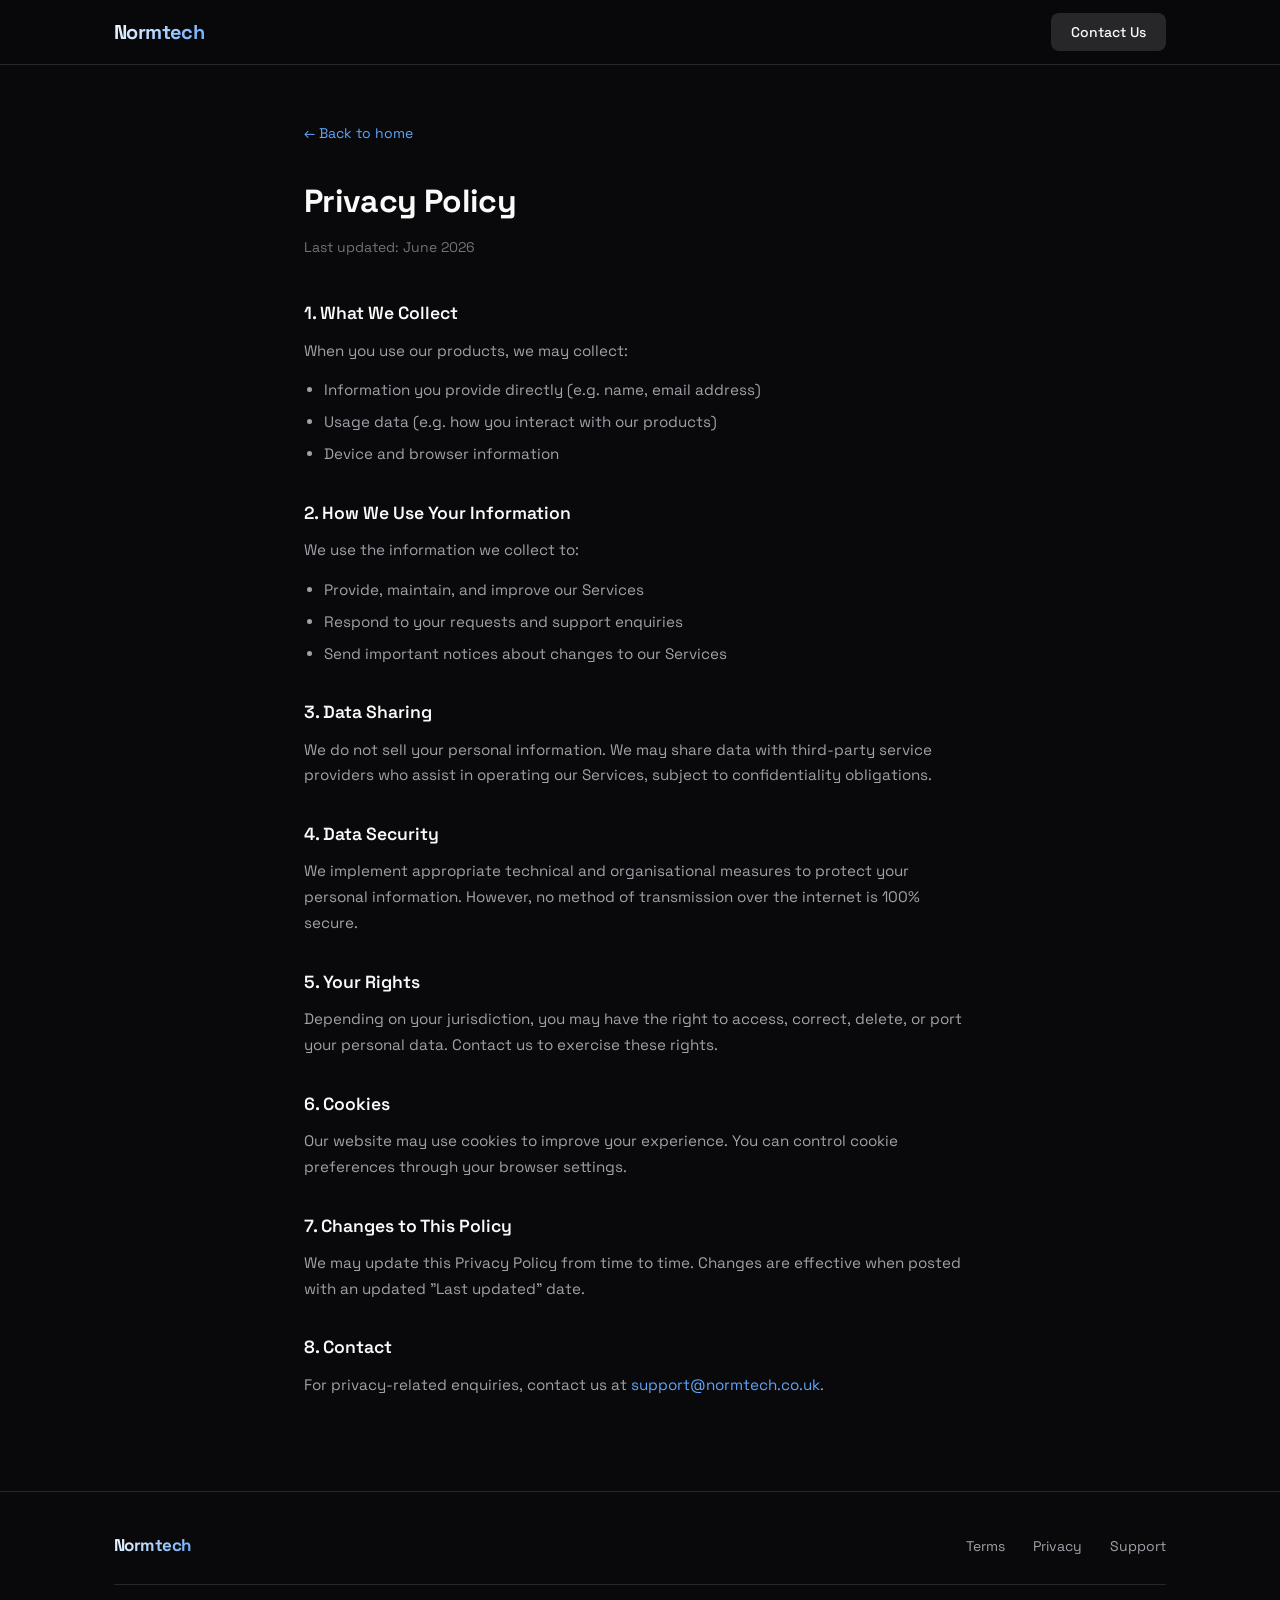
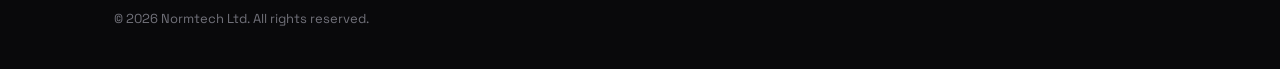
==== privacy.html @ 9b2869c2 "Initial Normtech landing page with terms, privacy, and support pages" ====
<!DOCTYPE html>
<html lang="en">
<head>
    <meta charset="UTF-8">
    <meta name="viewport" content="width=device-width, initial-scale=1.0">
    <title>Privacy Policy — Normtech</title>
    <link rel="preconnect" href="https://fonts.googleapis.com">
    <link rel="preconnect" href="https://fonts.gstatic.com" crossorigin>
    <link href="https://fonts.googleapis.com/css2?family=Space+Grotesk:wght@400;500;600;700&display=swap" rel="stylesheet">
    <link rel="stylesheet" href="style.css">
</head>
<body>
    <nav class="navbar">
        <div class="nav-container">
            <a href="index.html" class="nav-logo">
                
                <span class="logo-text">Normtech</span>
            </a>
            <div class="nav-links">
                <a href="mailto:support@normtech.co.uk" class="nav-btn">Contact Us</a>
            </div>
        </div>
    </nav>

    <main class="legal-page">
        <div class="container">
            <a href="index.html" class="back-link">&larr; Back to home</a>
            <h1>Privacy Policy</h1>
            <p class="last-updated">Last updated: June 2026</p>

            <h2>1. What We Collect</h2>
            <p>When you use our products, we may collect:</p>
            <ul>
                <li>Information you provide directly (e.g. name, email address)</li>
                <li>Usage data (e.g. how you interact with our products)</li>
                <li>Device and browser information</li>
            </ul>

            <h2>2. How We Use Your Information</h2>
            <p>We use the information we collect to:</p>
            <ul>
                <li>Provide, maintain, and improve our Services</li>
                <li>Respond to your requests and support enquiries</li>
                <li>Send important notices about changes to our Services</li>
            </ul>

            <h2>3. Data Sharing</h2>
            <p>We do not sell your personal information. We may share data with third-party service providers who assist in operating our Services, subject to confidentiality obligations.</p>

            <h2>4. Data Security</h2>
            <p>We implement appropriate technical and organisational measures to protect your personal information. However, no method of transmission over the internet is 100% secure.</p>

            <h2>5. Your Rights</h2>
            <p>Depending on your jurisdiction, you may have the right to access, correct, delete, or port your personal data. Contact us to exercise these rights.</p>

            <h2>6. Cookies</h2>
            <p>Our website may use cookies to improve your experience. You can control cookie preferences through your browser settings.</p>

            <h2>7. Changes to This Policy</h2>
            <p>We may update this Privacy Policy from time to time. Changes are effective when posted with an updated "Last updated" date.</p>

            <h2>8. Contact</h2>
            <p>For privacy-related enquiries, contact us at <a href="mailto:support@normtech.co.uk">support@normtech.co.uk</a>.</p>
        </div>
    </main>

    <footer class="footer">
        <div class="container">
            <div class="footer-inner">
                <div class="footer-brand">
                    
                    <span class="logo-text">Normtech</span>
                </div>
                <div class="footer-links">
                    <a href="terms.html">Terms</a>
                    <a href="privacy.html">Privacy</a>
                    <a href="support.html">Support</a>
                </div>
            </div>
            <div class="footer-bottom">
                <p>&copy; 2026 Normtech Ltd. All rights reserved.</p>
            </div>
        </div>
    </footer>
</body>
</html>
---- style.css ----
:root {
    --primary: #2563EB;
    --primary-light: #60A5FA;
    --primary-dark: #1D4ED8;
    --bg: #09090B;
    --bg-card: #18181B;
    --bg-elevated: #27272A;
    --text: #FAFAFA;
    --text-muted: #A1A1AA;
    --text-dim: #71717A;
    --border: #27272A;
    --radius: 12px;
}

* {
    margin: 0;
    padding: 0;
    box-sizing: border-box;
}

html {
    scroll-behavior: smooth;
}

body {
    font-family: 'Space Grotesk', -apple-system, BlinkMacSystemFont, 'Segoe UI', sans-serif;
    background: var(--bg);
    color: var(--text);
    line-height: 1.6;
    -webkit-font-smoothing: antialiased;
}

.container {
    max-width: 1100px;
    margin: 0 auto;
    padding: 0 24px;
}

/* Navbar */
.navbar {
    position: fixed;
    top: 0;
    left: 0;
    right: 0;
    z-index: 100;
    background: rgba(9, 9, 11, 0.8);
    backdrop-filter: blur(20px);
    border-bottom: 1px solid var(--border);
}

.nav-container {
    max-width: 1100px;
    margin: 0 auto;
    padding: 0 24px;
    display: flex;
    align-items: center;
    justify-content: space-between;
    height: 64px;
}

.nav-logo {
    display: flex;
    align-items: center;
    gap: 10px;
    text-decoration: none;
    color: var(--text);
}

.logo-text {
    font-weight: 700;
    font-size: 20px;
    letter-spacing: -0.03em;
    background: linear-gradient(135deg, #fff 0%, var(--primary-light) 100%);
    -webkit-background-clip: text;
    -webkit-text-fill-color: transparent;
    background-clip: text;
}

.nav-link {
    color: var(--text-muted);
    text-decoration: none;
    font-size: 14px;
    font-weight: 500;
    transition: color 0.2s;
}

.nav-link:hover {
    color: var(--text);
}

.nav-links {
    display: flex;
    align-items: center;
    gap: 32px;
}

.nav-btn {
    display: inline-flex;
    align-items: center;
    padding: 8px 20px;
    background: var(--bg-elevated);
    color: var(--text);
    text-decoration: none;
    border-radius: 8px;
    font-size: 14px;
    font-weight: 500;
    transition: background 0.2s;
}

.nav-btn:hover {
    background: var(--border);
}

/* Hero */
.hero {
    position: relative;
    min-height: 100vh;
    display: flex;
    align-items: center;
    justify-content: center;
    text-align: center;
    overflow: hidden;
    padding: 120px 24px 80px;
}

.hero-bg {
    position: absolute;
    inset: 0;
    background:
        radial-gradient(ellipse 60% 50% at 50% 0%, rgba(37, 99, 235, 0.15) 0%, transparent 70%),
        radial-gradient(ellipse 40% 40% at 30% 20%, rgba(96, 165, 250, 0.08) 0%, transparent 60%),
        radial-gradient(ellipse 40% 40% at 70% 30%, rgba(37, 99, 235, 0.06) 0%, transparent 60%);
    pointer-events: none;
}

.hero-content {
    position: relative;
    max-width: 680px;
}

.hero-badge {
    display: inline-block;
    padding: 6px 16px;
    background: rgba(37, 99, 235, 0.15);
    border: 1px solid rgba(37, 99, 235, 0.3);
    border-radius: 100px;
    font-size: 13px;
    font-weight: 500;
    color: var(--primary-light);
    letter-spacing: 0.02em;
    margin-bottom: 24px;
}

.hero h1 {
    font-size: clamp(2.5rem, 6vw, 4rem);
    font-weight: 800;
    letter-spacing: -0.03em;
    line-height: 1.1;
    margin-bottom: 20px;
    background: linear-gradient(180deg, #FAFAFA 0%, #A1A1AA 100%);
    -webkit-background-clip: text;
    -webkit-text-fill-color: transparent;
    background-clip: text;
}

.hero-sub {
    font-size: 1.125rem;
    color: var(--text-muted);
    max-width: 520px;
    margin: 0 auto 36px;
    line-height: 1.7;
}

.hero-cta {
    display: inline-flex;
    align-items: center;
    gap: 8px;
    padding: 14px 32px;
    background: linear-gradient(135deg, var(--primary), var(--primary-light));
    color: white;
    text-decoration: none;
    border-radius: 10px;
    font-size: 15px;
    font-weight: 600;
    transition: opacity 0.2s, transform 0.2s;
    box-shadow: 0 0 40px rgba(37, 99, 235, 0.3);
}

.hero-cta:hover {
    opacity: 0.9;
    transform: translateY(-1px);
}

.hero-cta span {
    transition: transform 0.2s;
}

.hero-cta:hover span {
    transform: translateX(3px);
}

/* Values */
.values {
    padding: 80px 0 100px;
}

.values-grid {
    display: grid;
    grid-template-columns: repeat(3, 1fr);
    gap: 24px;
}

.value-card {
    padding: 32px;
    background: var(--bg-card);
    border: 1px solid var(--border);
    border-radius: var(--radius);
    transition: border-color 0.2s;
}

.value-card:hover {
    border-color: rgba(37, 99, 235, 0.4);
}

.value-icon {
    display: inline-flex;
    align-items: center;
    justify-content: center;
    width: 44px;
    height: 44px;
    background: rgba(37, 99, 235, 0.1);
    border-radius: 10px;
    color: var(--primary-light);
    margin-bottom: 20px;
}

.value-card h3 {
    font-size: 1.1rem;
    font-weight: 600;
    margin-bottom: 8px;
    letter-spacing: -0.01em;
}

.value-card p {
    font-size: 0.925rem;
    color: var(--text-muted);
    line-height: 1.6;
}

/* CTA Section */
.cta-section {
    padding: 0 0 100px;
}

.cta-card {
    text-align: center;
    padding: 64px 40px;
    background: linear-gradient(135deg, rgba(37, 99, 235, 0.1), rgba(96, 165, 250, 0.05));
    border: 1px solid rgba(37, 99, 235, 0.2);
    border-radius: 16px;
}

.cta-card h2 {
    font-size: 1.75rem;
    font-weight: 700;
    letter-spacing: -0.02em;
    margin-bottom: 12px;
}

.cta-card p {
    color: var(--text-muted);
    margin-bottom: 28px;
    font-size: 1rem;
}

.cta-btn {
    display: inline-flex;
    align-items: center;
    padding: 12px 28px;
    background: var(--bg-elevated);
    border: 1px solid var(--border);
    color: var(--text);
    text-decoration: none;
    border-radius: 10px;
    font-size: 15px;
    font-weight: 500;
    transition: background 0.2s, border-color 0.2s;
}

.cta-btn:hover {
    background: var(--border);
    border-color: var(--text-dim);
}

/* Footer */
.footer {
    border-top: 1px solid var(--border);
    padding: 40px 0;
}

.footer-inner {
    display: flex;
    align-items: center;
    justify-content: space-between;
    margin-bottom: 24px;
}

.footer-brand {
    display: flex;
    align-items: center;
    gap: 10px;
}

.footer-brand .logo-text {
    font-size: 17px;
}

.footer-links {
    display: flex;
    gap: 28px;
}

.footer-links a {
    color: var(--text-muted);
    text-decoration: none;
    font-size: 14px;
    transition: color 0.2s;
}

.footer-links a:hover {
    color: var(--text);
}

.footer-bottom {
    padding-top: 24px;
    border-top: 1px solid var(--border);
}

.footer-bottom p {
    color: var(--text-dim);
    font-size: 13px;
}

/* Legal pages */
.legal-page {
    padding: 120px 24px 80px;
    min-height: 100vh;
}

.legal-page .container {
    max-width: 720px;
}

.back-link {
    display: inline-flex;
    align-items: center;
    gap: 6px;
    color: var(--text-muted);
    text-decoration: none;
    font-size: 14px;
    margin-bottom: 32px;
    transition: color 0.2s;
}

.back-link:hover {
    color: var(--text);
}

.legal-page h1 {
    font-size: 2rem;
    font-weight: 700;
    letter-spacing: -0.02em;
    margin-bottom: 8px;
}

.legal-page .last-updated {
    color: var(--text-dim);
    font-size: 14px;
    margin-bottom: 40px;
}

.legal-page h2 {
    font-size: 1.1rem;
    font-weight: 600;
    margin-top: 32px;
    margin-bottom: 10px;
}

.legal-page p,
.legal-page ul {
    color: var(--text-muted);
    font-size: 0.95rem;
    margin-bottom: 14px;
    line-height: 1.7;
}

.legal-page ul {
    padding-left: 20px;
}

.legal-page li {
    margin-bottom: 6px;
}

.legal-page a {
    color: var(--primary-light);
    text-decoration: none;
}

.legal-page a:hover {
    text-decoration: underline;
}

/* Support page */
.support-card {
    background: var(--bg-card);
    border: 1px solid var(--border);
    border-radius: var(--radius);
    padding: 36px;
    margin-top: 28px;
}

.support-card h2 {
    margin-top: 0;
    margin-bottom: 12px;
}

.support-card a {
    color: var(--primary-light);
    text-decoration: none;
    font-weight: 500;
}

.support-card a:hover {
    text-decoration: underline;
}

/* Responsive */
@media (max-width: 768px) {
    .values-grid {
        grid-template-columns: 1fr;
        gap: 16px;
    }

    .cta-card {
        padding: 48px 24px;
    }

    .footer-inner {
        flex-direction: column;
        gap: 20px;
        align-items: flex-start;
    }
}
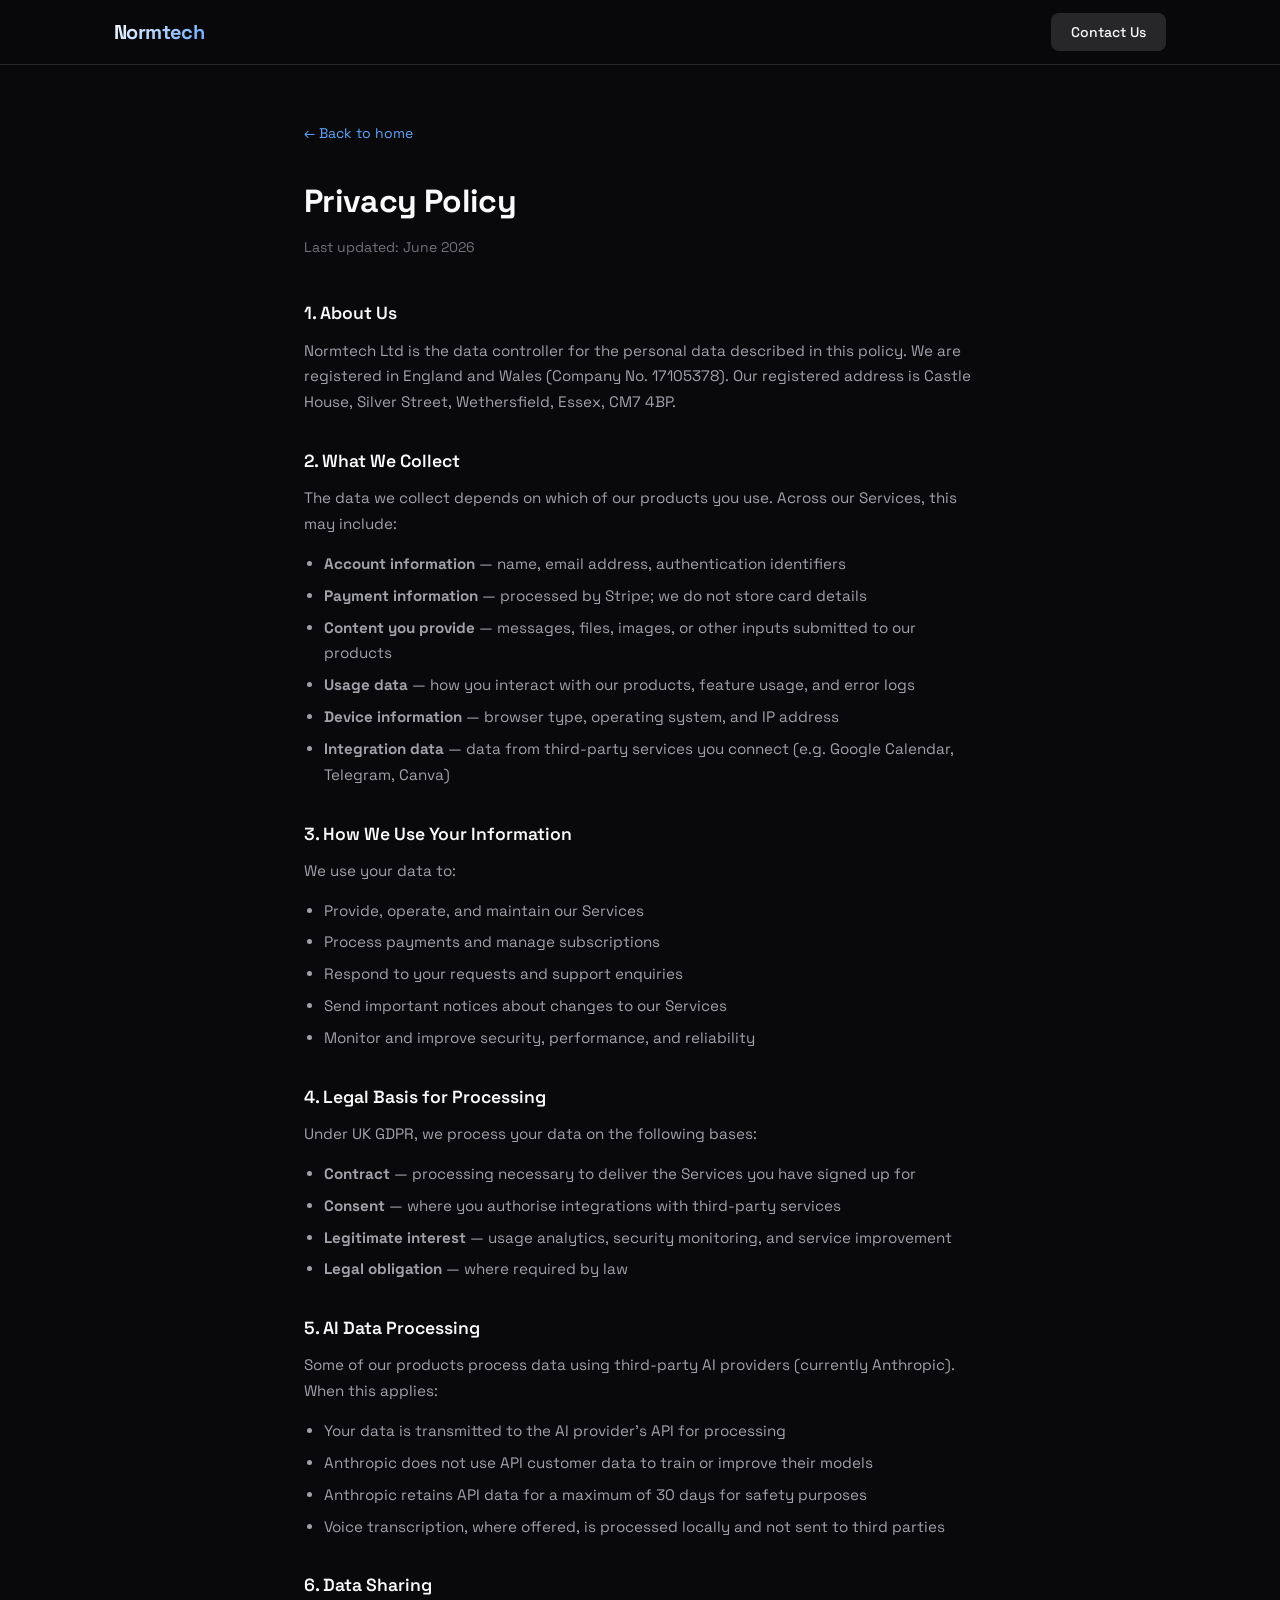
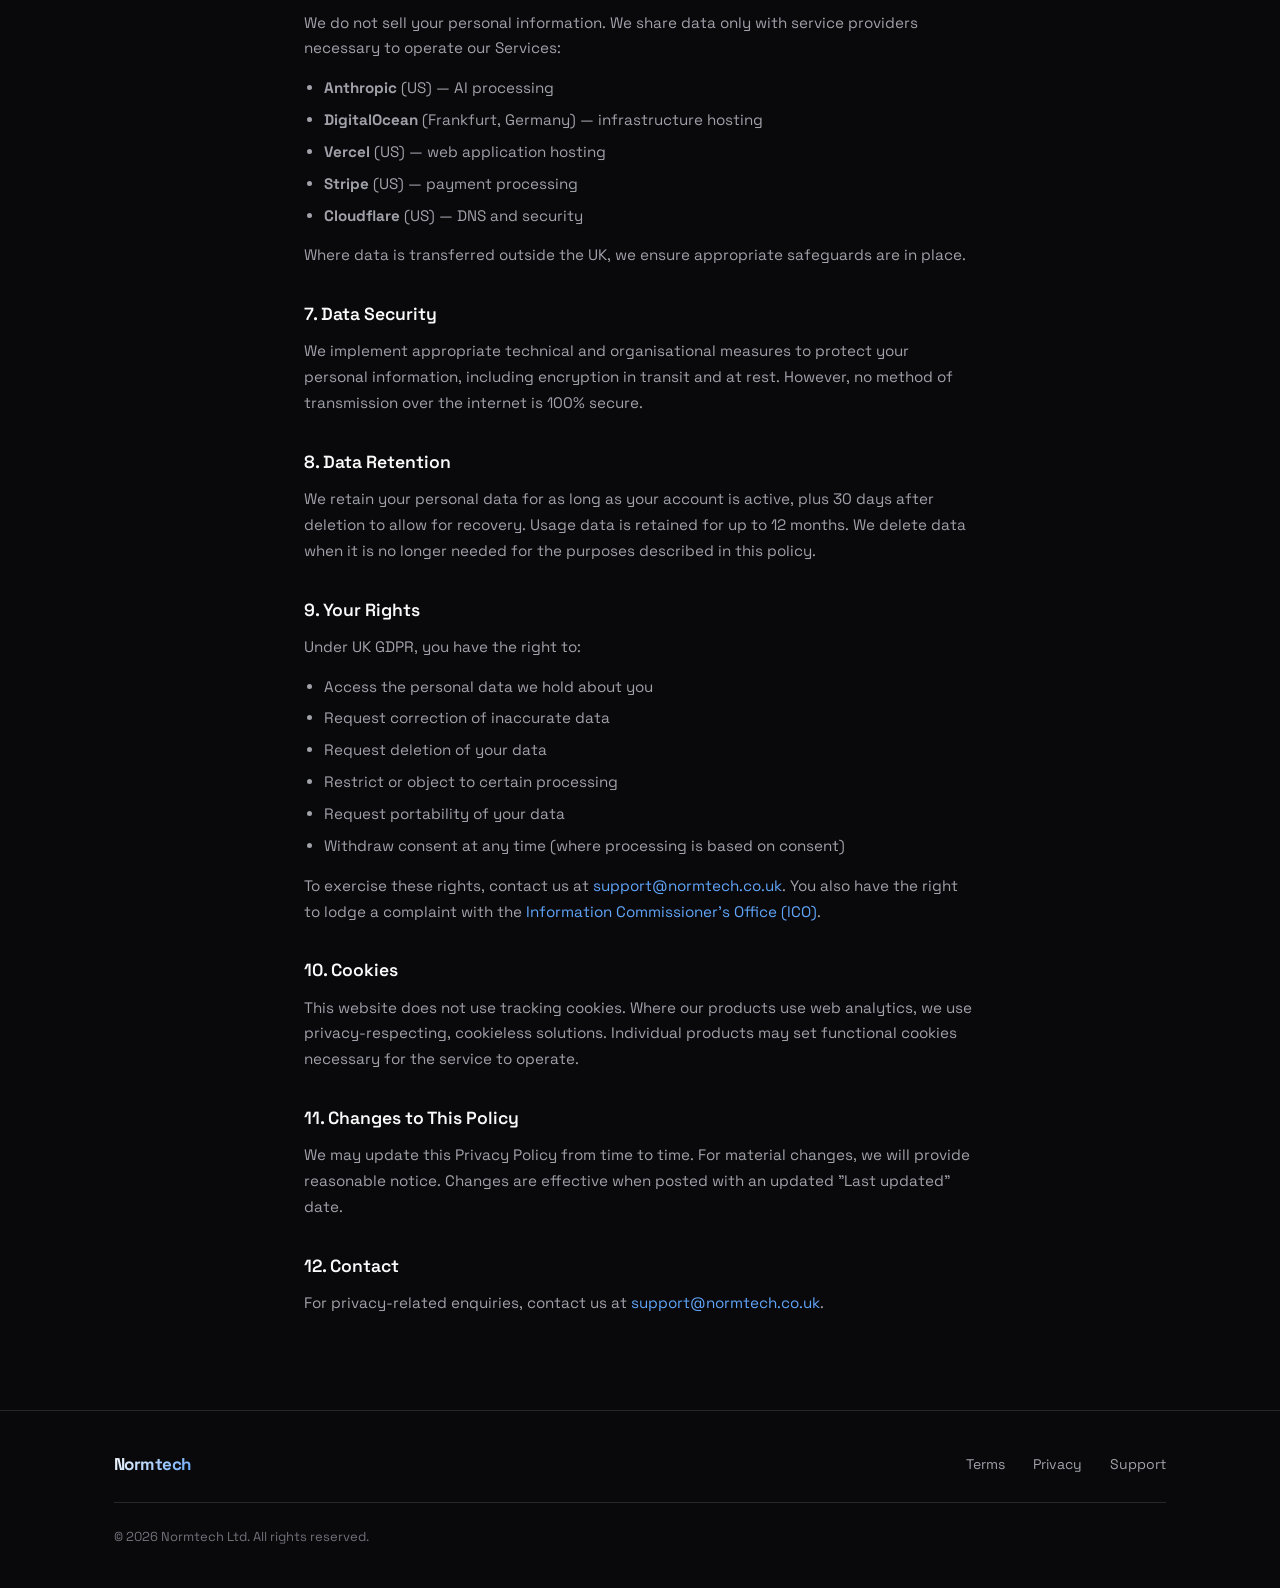
==== commit ccbddb81: "Write proper T&Cs and Privacy Policy based on actual Normtech practices" ====
--- a/privacy.html
+++ b/privacy.html
@@ -28,38 +28,84 @@
             <h1>Privacy Policy</h1>
             <p class="last-updated">Last updated: June 2026</p>
 
-            <h2>1. What We Collect</h2>
-            <p>When you use our products, we may collect:</p>
+            <h2>1. About Us</h2>
+            <p>Normtech Ltd is the data controller for the personal data described in this policy. We are registered in England and Wales (Company No. 17105378). Our registered address is Castle House, Silver Street, Wethersfield, Essex, CM7 4BP.</p>
+
+            <h2>2. What We Collect</h2>
+            <p>The data we collect depends on which of our products you use. Across our Services, this may include:</p>
             <ul>
-                <li>Information you provide directly (e.g. name, email address)</li>
-                <li>Usage data (e.g. how you interact with our products)</li>
-                <li>Device and browser information</li>
+                <li><strong>Account information</strong> &mdash; name, email address, authentication identifiers</li>
+                <li><strong>Payment information</strong> &mdash; processed by Stripe; we do not store card details</li>
+                <li><strong>Content you provide</strong> &mdash; messages, files, images, or other inputs submitted to our products</li>
+                <li><strong>Usage data</strong> &mdash; how you interact with our products, feature usage, and error logs</li>
+                <li><strong>Device information</strong> &mdash; browser type, operating system, and IP address</li>
+                <li><strong>Integration data</strong> &mdash; data from third-party services you connect (e.g. Google Calendar, Telegram, Canva)</li>
             </ul>
 
-            <h2>2. How We Use Your Information</h2>
-            <p>We use the information we collect to:</p>
+            <h2>3. How We Use Your Information</h2>
+            <p>We use your data to:</p>
             <ul>
-                <li>Provide, maintain, and improve our Services</li>
+                <li>Provide, operate, and maintain our Services</li>
+                <li>Process payments and manage subscriptions</li>
                 <li>Respond to your requests and support enquiries</li>
                 <li>Send important notices about changes to our Services</li>
+                <li>Monitor and improve security, performance, and reliability</li>
             </ul>
 
-            <h2>3. Data Sharing</h2>
-            <p>We do not sell your personal information. We may share data with third-party service providers who assist in operating our Services, subject to confidentiality obligations.</p>
+            <h2>4. Legal Basis for Processing</h2>
+            <p>Under UK GDPR, we process your data on the following bases:</p>
+            <ul>
+                <li><strong>Contract</strong> &mdash; processing necessary to deliver the Services you have signed up for</li>
+                <li><strong>Consent</strong> &mdash; where you authorise integrations with third-party services</li>
+                <li><strong>Legitimate interest</strong> &mdash; usage analytics, security monitoring, and service improvement</li>
+                <li><strong>Legal obligation</strong> &mdash; where required by law</li>
+            </ul>
 
-            <h2>4. Data Security</h2>
-            <p>We implement appropriate technical and organisational measures to protect your personal information. However, no method of transmission over the internet is 100% secure.</p>
+            <h2>5. AI Data Processing</h2>
+            <p>Some of our products process data using third-party AI providers (currently Anthropic). When this applies:</p>
+            <ul>
+                <li>Your data is transmitted to the AI provider's API for processing</li>
+                <li>Anthropic does not use API customer data to train or improve their models</li>
+                <li>Anthropic retains API data for a maximum of 30 days for safety purposes</li>
+                <li>Voice transcription, where offered, is processed locally and not sent to third parties</li>
+            </ul>
 
-            <h2>5. Your Rights</h2>
-            <p>Depending on your jurisdiction, you may have the right to access, correct, delete, or port your personal data. Contact us to exercise these rights.</p>
+            <h2>6. Data Sharing</h2>
+            <p>We do not sell your personal information. We share data only with service providers necessary to operate our Services:</p>
+            <ul>
+                <li><strong>Anthropic</strong> (US) &mdash; AI processing</li>
+                <li><strong>DigitalOcean</strong> (Frankfurt, Germany) &mdash; infrastructure hosting</li>
+                <li><strong>Vercel</strong> (US) &mdash; web application hosting</li>
+                <li><strong>Stripe</strong> (US) &mdash; payment processing</li>
+                <li><strong>Cloudflare</strong> (US) &mdash; DNS and security</li>
+            </ul>
+            <p>Where data is transferred outside the UK, we ensure appropriate safeguards are in place.</p>
 
-            <h2>6. Cookies</h2>
-            <p>Our website may use cookies to improve your experience. You can control cookie preferences through your browser settings.</p>
+            <h2>7. Data Security</h2>
+            <p>We implement appropriate technical and organisational measures to protect your personal information, including encryption in transit and at rest. However, no method of transmission over the internet is 100% secure.</p>
 
-            <h2>7. Changes to This Policy</h2>
-            <p>We may update this Privacy Policy from time to time. Changes are effective when posted with an updated "Last updated" date.</p>
+            <h2>8. Data Retention</h2>
+            <p>We retain your personal data for as long as your account is active, plus 30 days after deletion to allow for recovery. Usage data is retained for up to 12 months. We delete data when it is no longer needed for the purposes described in this policy.</p>
 
-            <h2>8. Contact</h2>
+            <h2>9. Your Rights</h2>
+            <p>Under UK GDPR, you have the right to:</p>
+            <ul>
+                <li>Access the personal data we hold about you</li>
+                <li>Request correction of inaccurate data</li>
+                <li>Request deletion of your data</li>
+                <li>Restrict or object to certain processing</li>
+                <li>Request portability of your data</li>
+                <li>Withdraw consent at any time (where processing is based on consent)</li>
+            </ul>
+            <p>To exercise these rights, contact us at <a href="mailto:support@normtech.co.uk">support@normtech.co.uk</a>. You also have the right to lodge a complaint with the <a href="https://ico.org.uk">Information Commissioner's Office (ICO)</a>.</p>
+
+            <h2>10. Cookies</h2>
+            <p>This website does not use tracking cookies. Where our products use web analytics, we use privacy-respecting, cookieless solutions. Individual products may set functional cookies necessary for the service to operate.</p>
+
+            <h2>11. Changes to This Policy</h2>
+            <p>We may update this Privacy Policy from time to time. For material changes, we will provide reasonable notice. Changes are effective when posted with an updated "Last updated" date.</p>
+
+            <h2>12. Contact</h2>
             <p>For privacy-related enquiries, contact us at <a href="mailto:support@normtech.co.uk">support@normtech.co.uk</a>.</p>
         </div>
     </main>
--- a/style.css
+++ b/style.css
@@ -437,6 +437,24 @@
 
 /* Responsive */
 @media (max-width: 768px) {
+    .nav-container {
+        padding: 0 16px;
+    }
+
+    .nav-links {
+        gap: 16px;
+    }
+
+    .nav-link {
+        font-size: 13px;
+    }
+
+    .nav-btn {
+        padding: 6px 14px;
+        font-size: 13px;
+        white-space: nowrap;
+    }
+
     .values-grid {
         grid-template-columns: 1fr;
         gap: 16px;
